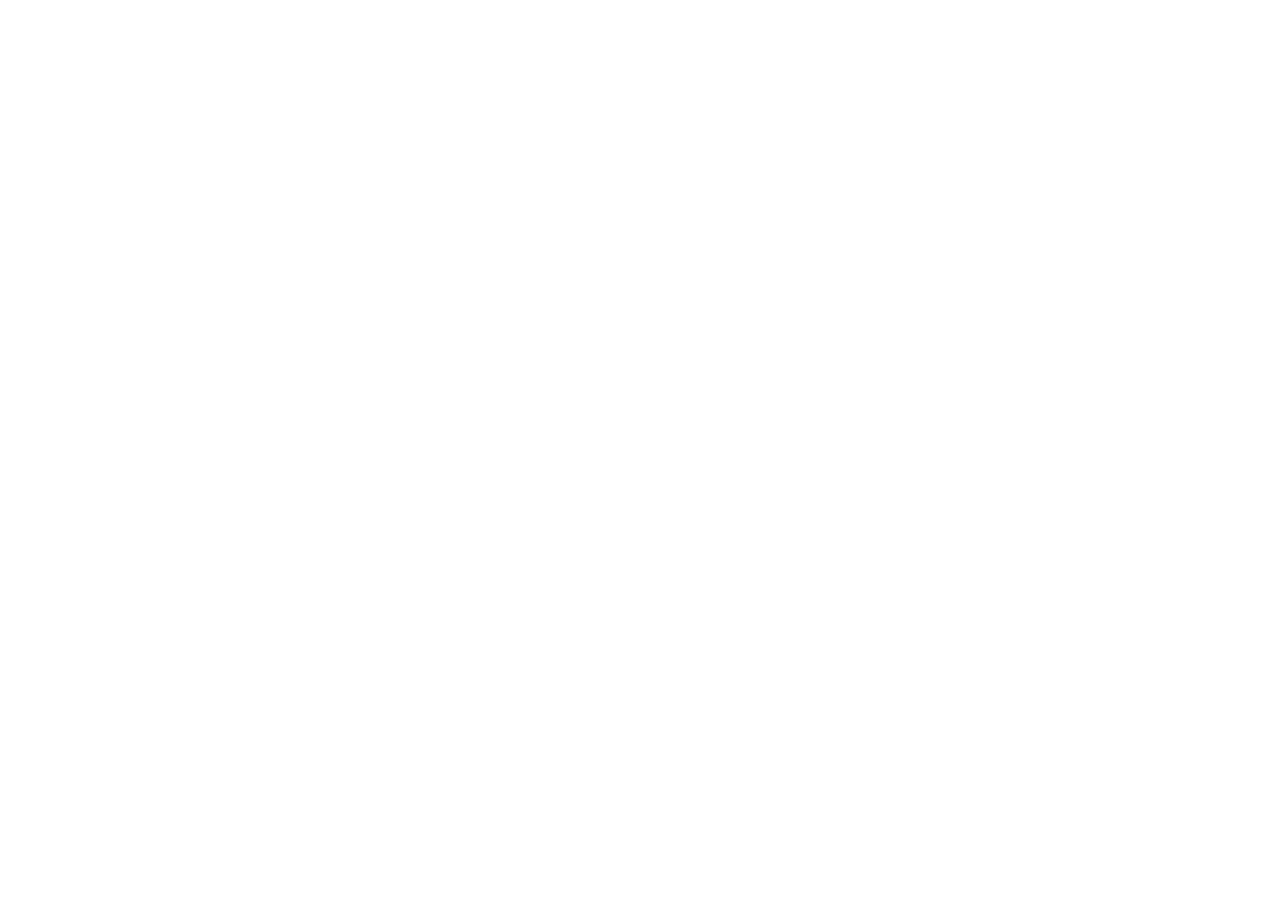
==== index.html @ 278cf2b9 "first commit" ====
<!DOCTYPE html>
<html lang="es">
<head>
    <meta charset="UTF-8">
    <meta name="viewport" content="width=device-width, initial-scale=1.0">
    <title>microacuario</title>
</head>
<body>
    
</body>
</html>
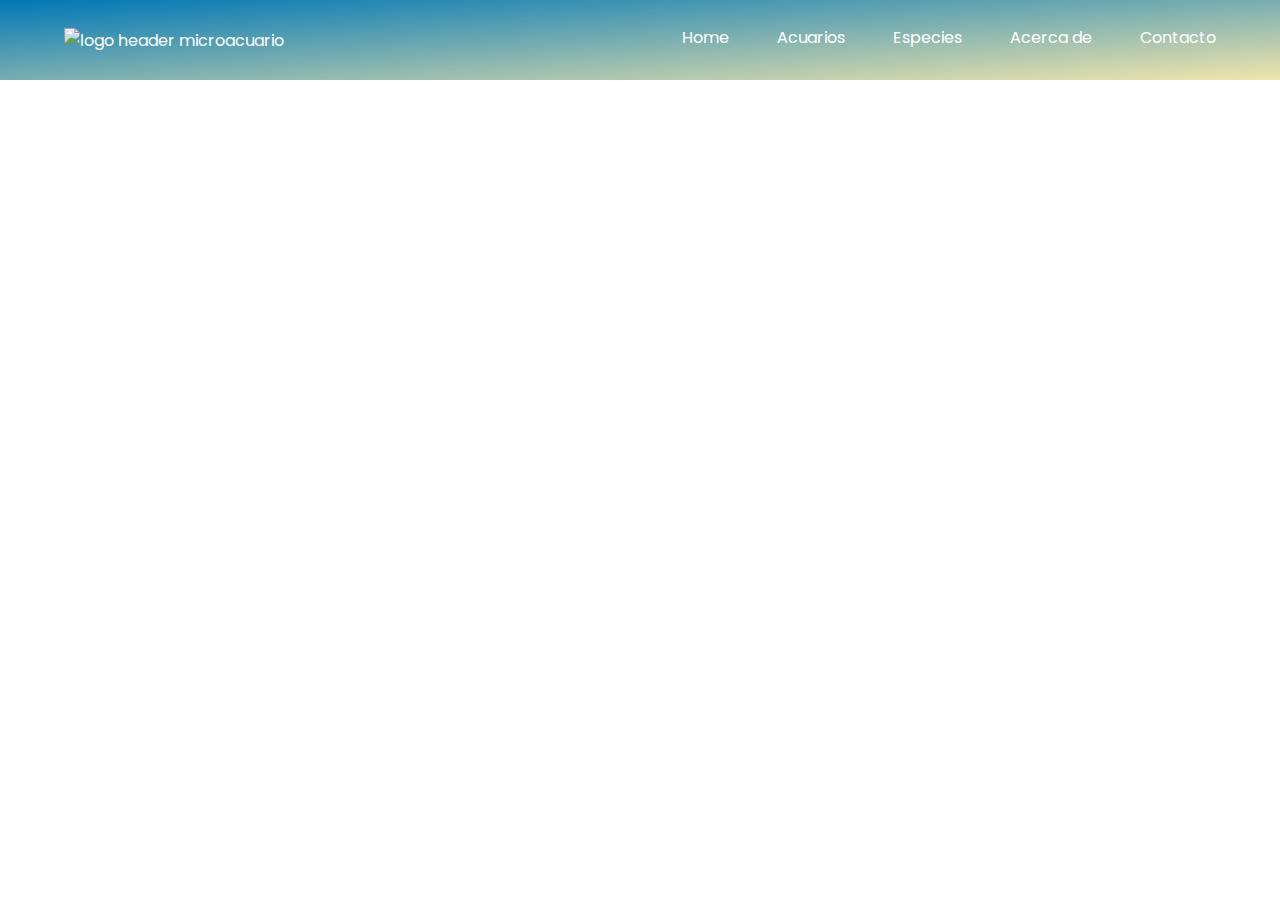
==== commit d298be1f: "menu" ====
--- a/index.html
+++ b/index.html
@@ -3,9 +3,36 @@
 <head>
     <meta charset="UTF-8">
     <meta name="viewport" content="width=device-width, initial-scale=1.0">
-    <title>microacuario</title>
-</head>
-<body>
-    
-</body>
+    <title>Microacuario</title>
+    <link rel="stylesheet" href="style.css">
+</head> 
+<header>
+    <nav class="nav">
+        <div class="nav__container">
+
+            <div class="nav_logo">
+                <img src="" alt="logo header microacuario" id="logo">
+            </div>
+
+            <label for="menu" class="nav__label">
+                <img src="assets/menu.svg" class="nav__img">
+            </label>
+            <input type="checkbox" id="menu" class="nav__input">
+
+            <div class="nav__menu">
+                <a href="#" class="nav__item">Home</a>
+                <a href="#" class="nav__item">Acuarios</a>
+                <a href="#" class="nav__item">Especies</a>
+                <a href="#" class="nav__item">Acerca de</a>
+                <a href="#" class="nav__item">Contacto</a>
+            </div>
+
+        </div>
+    </nav>
+</header>
+<main>
+    <body>
+        
+    </body>
+</main>
 </html>--- a/style.css
+++ b/style.css
@@ -0,0 +1,95 @@
+@import url('https://fonts.googleapis.com/css2?family=Poppins:wght@300;400;900&family=Spectral+SC:wght@200;300;600&display=swap');
+
+
+*{
+    margin: 0;
+    padding: 0;
+    box-sizing: border-box;
+}
+
+#logo {
+        height: 70px;
+    min-width: 100%;
+    
+}
+
+header {
+    font-family: 'Poppins', sans-serif;
+}
+
+.nav{
+    background-image: linear-gradient(to right bottom, #0077B6, #F1E5AC);
+    height: 80px;
+    color: #FFFFFF;
+}
+
+.nav__container{
+    display: flex;
+    height: 100%;
+    width: 90%;
+    margin: 0 auto;
+    justify-content: space-between;
+    align-items: center;
+}
+
+.nav__menu{
+    display: grid;
+    grid-auto-flow: column;
+    gap: 3em;
+}
+
+.nav__item{
+    color: #FFFFFF;
+    text-decoration: none;
+    --clippy: polygon(0 0, 0 0, 0 100%, 0% 100%);
+    
+}
+
+.nav__item::after{
+    content: "";
+    display: block;
+    background: #00B4D8;
+    width: 90%;
+    margin-top: 3px;
+    height: 3px;
+    clip-path: var(--clippy);
+    transition: clip-path .3s;
+}
+
+.nav__item:hover{
+    --clippy: polygon(0 0, 100% 0, 100% 100%, 0 100%);
+}
+
+.nav__input:checked + .nav__menu{
+    background: #00B4D8;
+}
+
+.nav__label, .nav__input{
+    display: none;
+}
+
+@media (max-width: 960px){
+    .nav__label{
+        display: block;
+        cursor: pointer;
+    }
+    .nav__menu{
+        position: fixed;
+        top: 80px;
+        bottom: 0;
+        background: #00B4D8;
+        width: 100%;
+        left: 0;
+        display: flex;
+        justify-content: space-evenly;
+        flex-direction: column;
+        align-items: center;
+        clip-path: circle(0 at center);
+        transition: clip-path 1s ease-in-out;
+    }
+
+    .nav__input:checked + .nav__menu{
+        clip-path: circle(100% at center);
+    }
+}
+
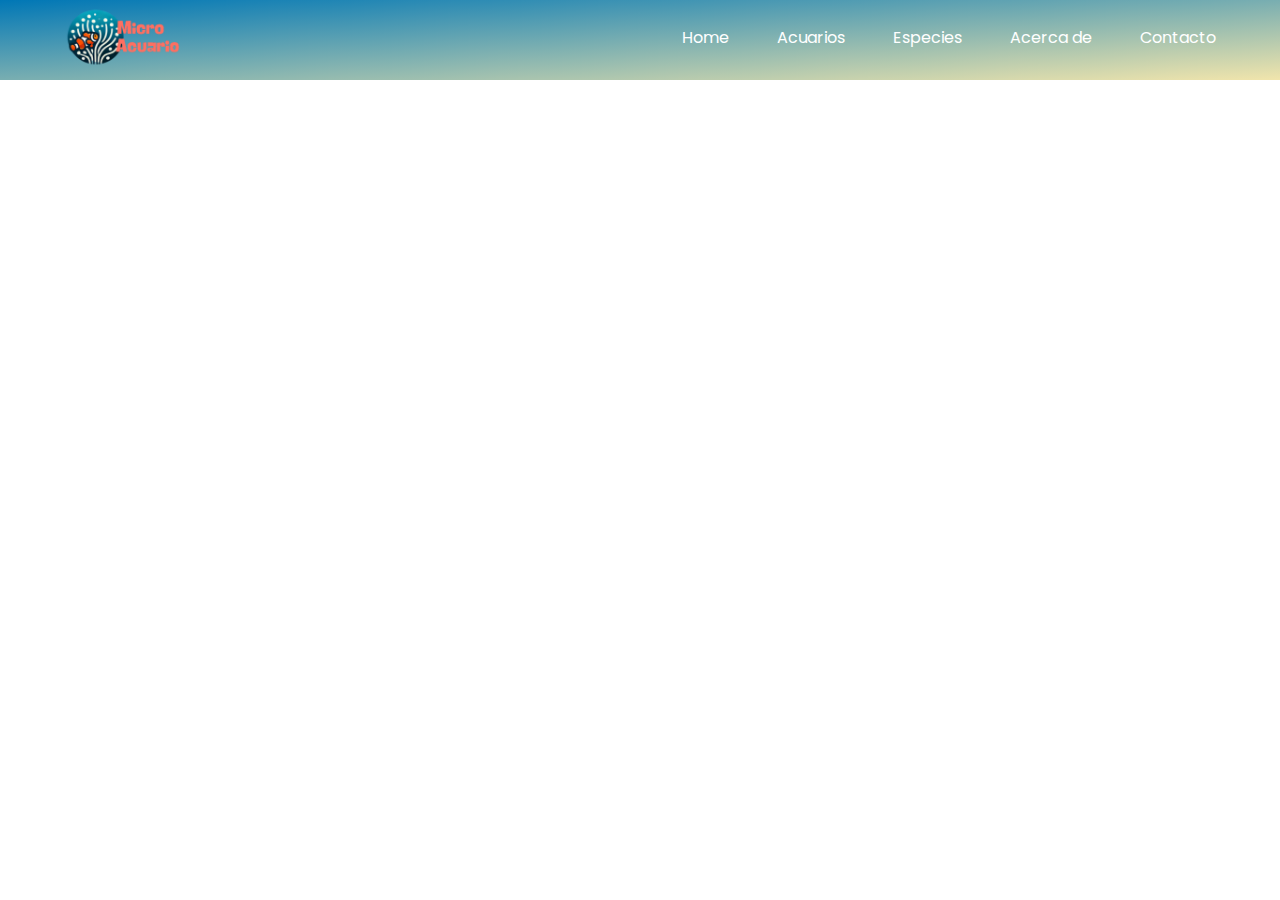
==== commit 338860a8: "logo & favicom" ====
--- a/index.html
+++ b/index.html
@@ -5,13 +5,15 @@
     <meta name="viewport" content="width=device-width, initial-scale=1.0">
     <title>Microacuario</title>
     <link rel="stylesheet" href="style.css">
+    <link rel="icon" href="/img/favicon_250x250.png" type="image/x-icon">
+
 </head> 
 <header>
     <nav class="nav">
         <div class="nav__container">
 
             <div class="nav_logo">
-                <img src="" alt="logo header microacuario" id="logo">
+                <img src="/img/logo_500x300.png" alt="logo header microacuario" id="logo">
             </div>
 
             <label for="menu" class="nav__label">
--- a/style.css
+++ b/style.css
@@ -48,7 +48,7 @@
 .nav__item::after{
     content: "";
     display: block;
-    background: #00B4D8;
+    background: #FF6F61;
     width: 90%;
     margin-top: 3px;
     height: 3px;
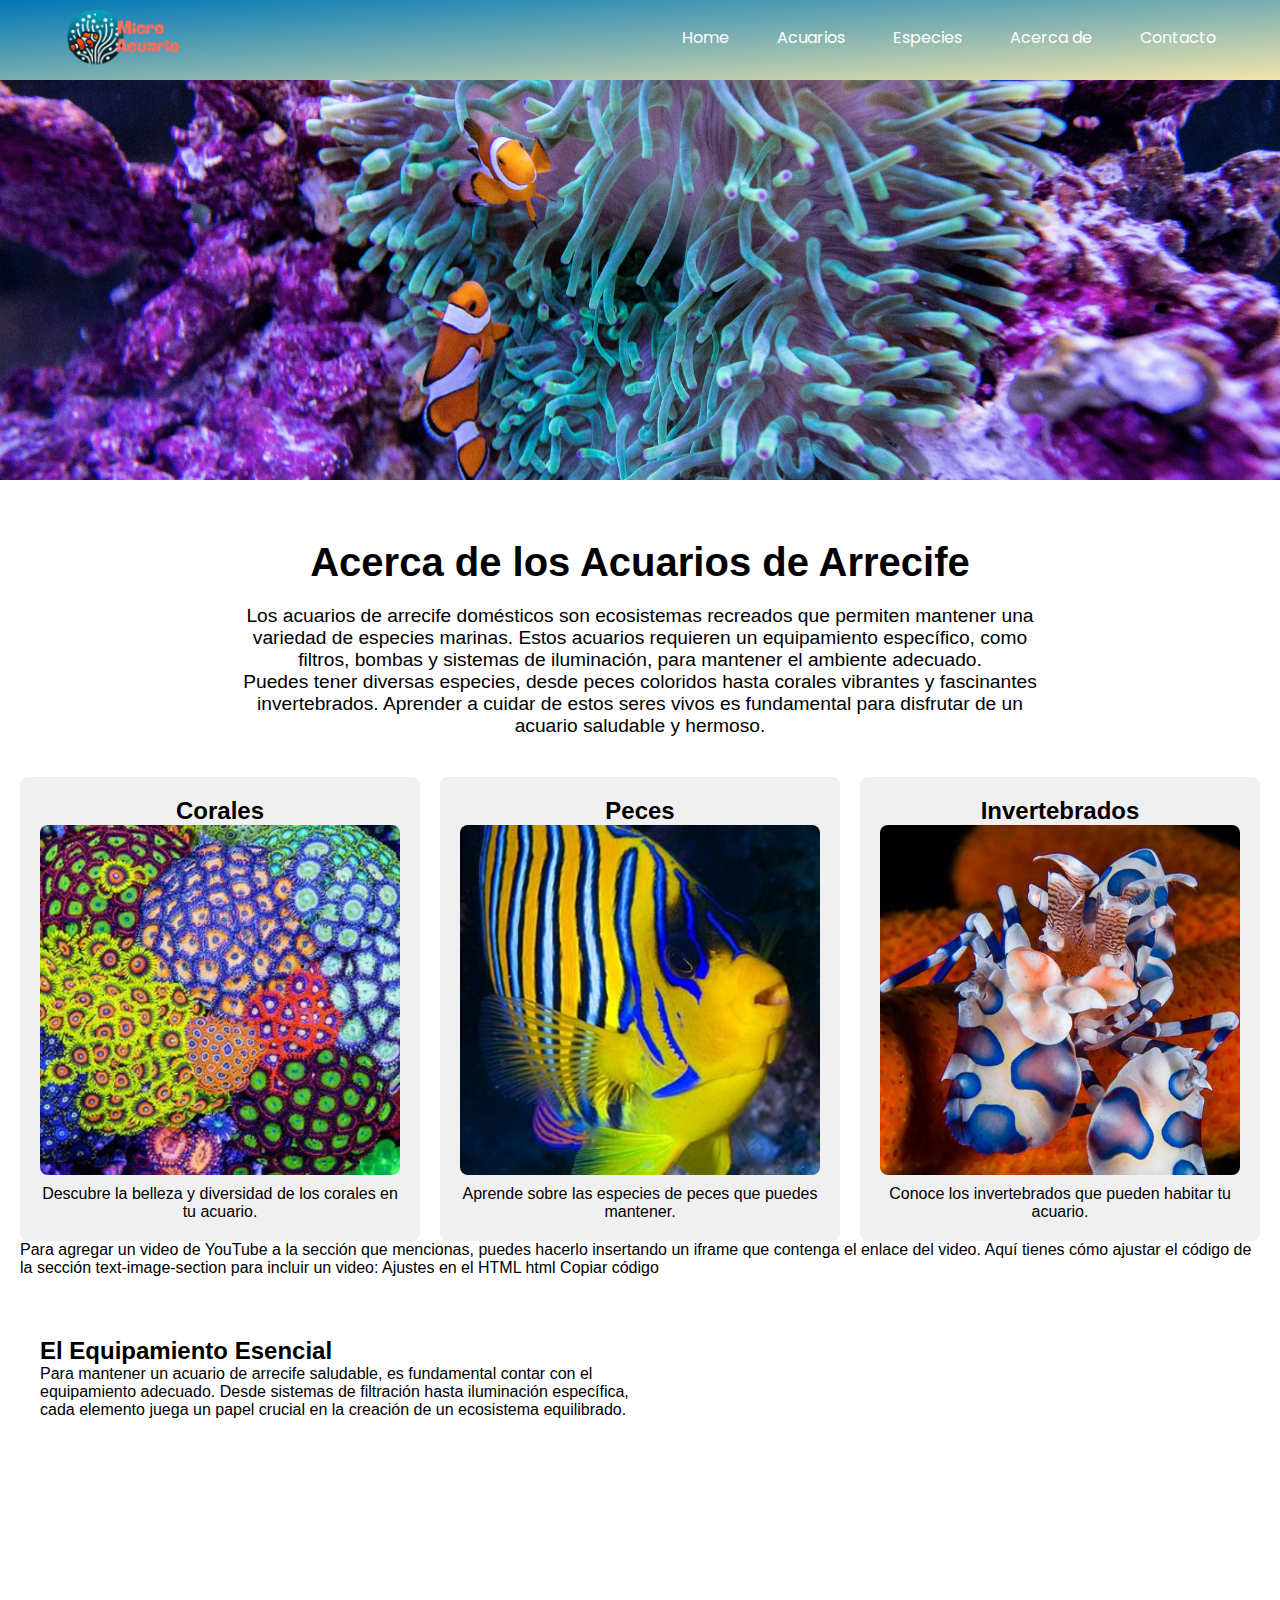
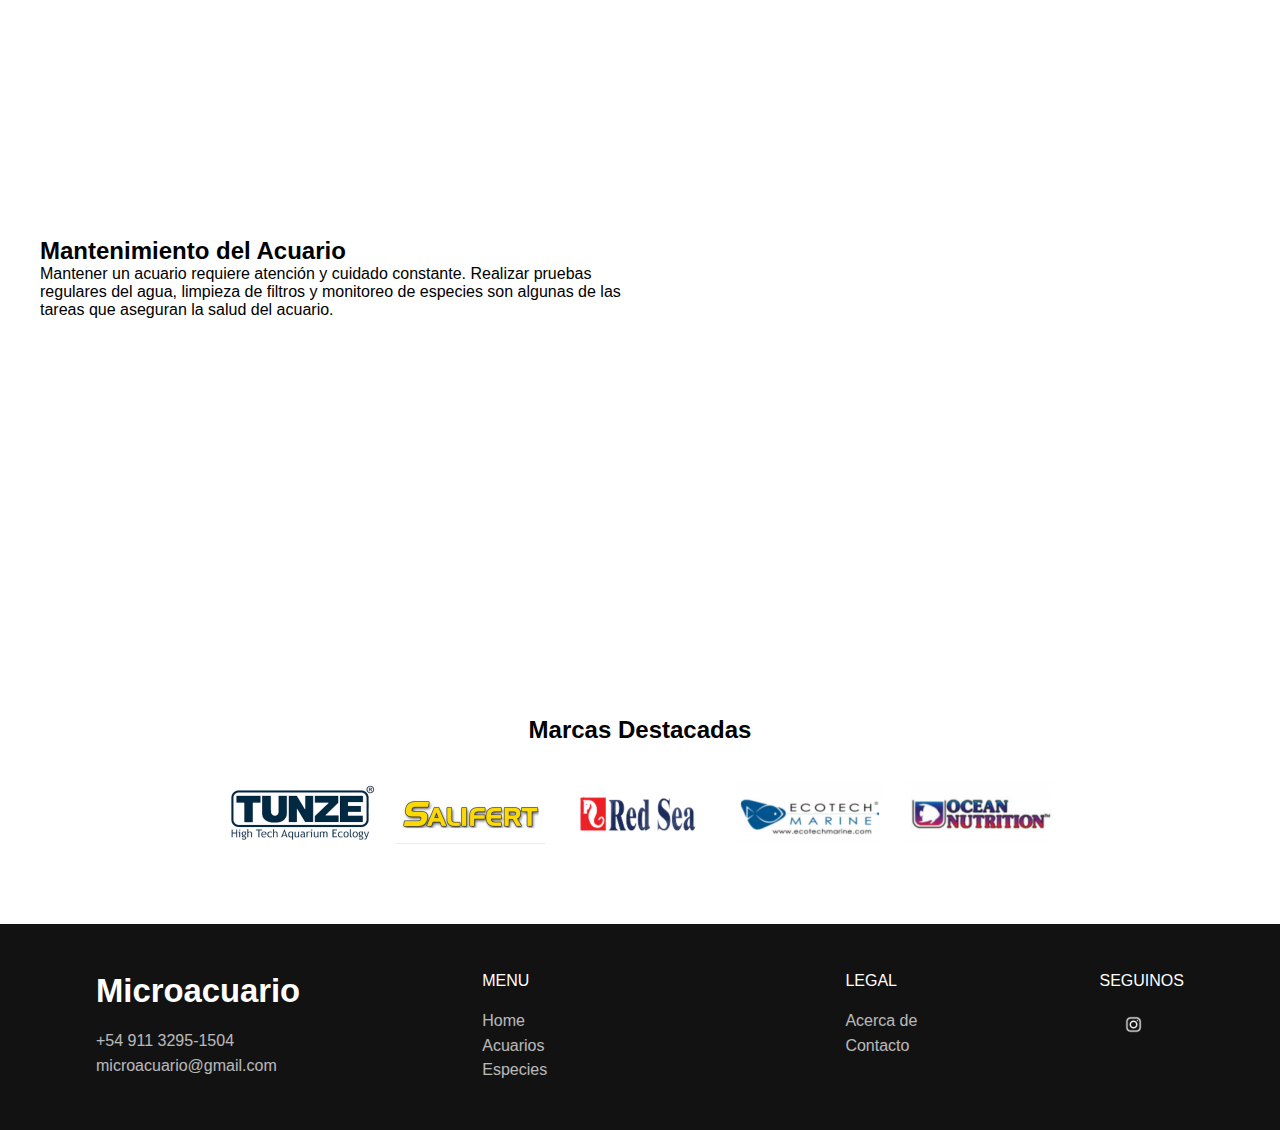
==== commit f5cde373: "home" ====
--- a/index.html
+++ b/index.html
@@ -1,5 +1,6 @@
 <!DOCTYPE html>
 <html lang="es">
+
 <head>
     <meta charset="UTF-8">
     <meta name="viewport" content="width=device-width, initial-scale=1.0">
@@ -7,7 +8,7 @@
     <link rel="stylesheet" href="style.css">
     <link rel="icon" href="/img/favicon_250x250.png" type="image/x-icon">
 
-</head> 
+</head>
 <header>
     <nav class="nav">
         <div class="nav__container">
@@ -33,8 +34,131 @@
     </nav>
 </header>
 <main>
+
     <body>
-        
+        <header>
+            <div class="banner">
+                <div class="banner-slide" style="background-image: url('/img/coral_banner.jpg"></div>
+                <div class="banner-slide" style="background-image: url('path/to/your/image2.jpg');"></div>
+                <div class="banner-slide" style="background-image: url('path/to/your/image3.jpg');"></div>
+            </div>
+        </header>
+
+        <main class="main-content">
+            <section class="info-section">
+                <h1>Acerca de los Acuarios de Arrecife</h1>
+                <p>
+                    Los acuarios de arrecife domésticos son ecosistemas recreados que permiten mantener una variedad de
+                    especies marinas.
+                    Estos acuarios requieren un equipamiento específico, como filtros, bombas y sistemas de iluminación,
+                    para mantener el ambiente adecuado.
+                </p>
+                <p>
+                    Puedes tener diversas especies, desde peces coloridos hasta corales vibrantes y fascinantes
+                    invertebrados.
+                    Aprender a cuidar de estos seres vivos es fundamental para disfrutar de un acuario saludable y
+                    hermoso.
+                </p>
+            </section>
+
+            <section class="cards-section">
+                <div class="card">
+                    <h2>Corales</h2>
+                    <div class="card-image" style="background-image: url('/img/corales.png');"></div>
+                    <p>Descubre la belleza y diversidad de los corales en tu acuario.</p>
+                </div>
+                <div class="card">
+                    <h2>Peces</h2>
+                    <div class="card-image" style="background-image: url('/img/peces.png');"></div>
+                    <p>Aprende sobre las especies de peces que puedes mantener.</p>
+                </div>
+                <div class="card">
+                    <h2>Invertebrados</h2>
+                    <div class="card-image" style="background-image: url('/img/invertebrados.png');">
+                    </div>
+                    <p>Conoce los invertebrados que pueden habitar tu acuario.</p>
+                </div>
+            </section>
+
+
+            Para agregar un video de YouTube a la sección que mencionas, puedes hacerlo insertando un iframe que contenga el enlace del video. Aquí tienes cómo ajustar el código de la sección text-image-section para incluir un video:
+
+            Ajustes en el HTML
+            html
+            Copiar código
+            <section class="text-image-section">
+                <div class="text-content">
+                    <h2>El Equipamiento Esencial</h2>
+                    <p>
+                        Para mantener un acuario de arrecife saludable, es fundamental contar con el equipamiento
+                        adecuado. Desde sistemas de filtración hasta iluminación específica, cada elemento juega un papel crucial
+                        en la creación de un ecosistema equilibrado.
+                    </p>
+                    <div class="video-container">
+                        <iframe src="https://www.youtube.com/embed/JkzF-m1jWEE?si=6zwmN-7Vyf3ea-Yr" frameborder="0" allowfullscreen></iframe>
+                    </div>
+                     </div>
+                <div class="image-content" style="background-image: url('path/to/your/equipment-image.jpg');"></div>
+            </section>
+
+            <section class="image-text-section">
+                <div class="text-content">
+                    <h2>Mantenimiento del Acuario</h2>
+                    <p>
+                        Mantener un acuario requiere atención y cuidado constante.
+                        Realizar pruebas regulares del agua, limpieza de filtros y monitoreo de especies son algunas de
+                        las tareas que aseguran la salud del acuario.
+                    </p>
+                    <div class="video-container">
+                        <iframe src="https://www.youtube.com/embed/mTSFdr42ejA?si=pOMThJwyld2wOcNl" frameborder="0" allowfullscreen></iframe>
+                    </div>
+                </div>
+                <div class="image-content" style="background-image: url('path/to/your/equipment-image.jpg');"></div>
+                </div>
+            </section>
+
+            <section class="brands-carousel">
+                <h2>Marcas Destacadas</h2>
+                <div class="carousel">
+                    <div class="brand" style="background-image: url('/img/marcas/1.png');"></div>
+                    <div class="brand" style="background-image: url('/img/marcas/2.png');"></div>
+                    <div class="brand" style="background-image: url('/img/marcas/3.png');"></div>
+                    <div class="brand" style="background-image: url('/img/marcas/4.png');"></div>
+                    <div class="brand" style="background-image: url('/img/marcas/5.png');"></div>
+                </div>
+            </section>
+        </main>
+
+        <footer>
+            <div class="footer-container">
+                <div class="footer-content-container">
+                    <h3 class="website-logo">Microacuario</h3>
+                    <span class="footer-info">+54 911 3295-1504</span>
+                    <span class="footer-info">microacuario@gmail.com</span>
+                </div>
+                <div class="footer-menus">
+                    <div class="footer-content-container">
+                        <span class="menu-title">menu</span>
+                        <a href="" class="menu-item-footer">Home</a>
+                        <a href="" class="menu-item-footer">Acuarios</a>
+                        <a href="" class="menu-item-footer">Especies</a>
+                    </div>
+                    <div class="footer-content-container">
+                        <span class="menu-title">legal</span>
+                        <a href="" class="menu-item-footer">Acerca de</a>
+                        <a href="" class="menu-item-footer">Contacto</a>
+                    </div>
+                </div>
+
+                <div class="footer-content-container">
+                    <span class="menu-title">seguinos</span>
+                    <div class="social-container">
+                        <a href="/assets/InstagramBlanco.png" class="social-link"></a>
+                    </div>
+                </div>
+            </div>
+        </footer>
     </body>
 </main>
+
 </html>--- a/style.css
+++ b/style.css
@@ -1,29 +1,27 @@
 @import url('https://fonts.googleapis.com/css2?family=Poppins:wght@300;400;900&family=Spectral+SC:wght@200;300;600&display=swap');
 
-
-*{
+* {
     margin: 0;
     padding: 0;
     box-sizing: border-box;
 }
 
 #logo {
-        height: 70px;
+    height: 70px;
     min-width: 100%;
-    
 }
 
 header {
     font-family: 'Poppins', sans-serif;
 }
 
-.nav{
+.nav {
     background-image: linear-gradient(to right bottom, #0077B6, #F1E5AC);
     height: 80px;
     color: #FFFFFF;
 }
 
-.nav__container{
+.nav__container {
     display: flex;
     height: 100%;
     width: 90%;
@@ -32,20 +30,19 @@
     align-items: center;
 }
 
-.nav__menu{
+.nav__menu {
     display: grid;
     grid-auto-flow: column;
     gap: 3em;
 }
 
-.nav__item{
+.nav__item {
     color: #FFFFFF;
     text-decoration: none;
     --clippy: polygon(0 0, 0 0, 0 100%, 0% 100%);
-    
-}
-
-.nav__item::after{
+}
+
+.nav__item::after {
     content: "";
     display: block;
     background: #FF6F61;
@@ -56,24 +53,26 @@
     transition: clip-path .3s;
 }
 
-.nav__item:hover{
+.nav__item:hover {
     --clippy: polygon(0 0, 100% 0, 100% 100%, 0 100%);
 }
 
-.nav__input:checked + .nav__menu{
+.nav__input:checked+.nav__menu {
     background: #00B4D8;
 }
 
-.nav__label, .nav__input{
+.nav__label,
+.nav__input {
     display: none;
 }
 
-@media (max-width: 960px){
-    .nav__label{
+@media (max-width: 960px) {
+    .nav__label {
         display: block;
         cursor: pointer;
     }
-    .nav__menu{
+
+    .nav__menu {
         position: fixed;
         top: 80px;
         bottom: 0;
@@ -83,13 +82,287 @@
         display: flex;
         justify-content: space-evenly;
         flex-direction: column;
-        align-items: center;
         clip-path: circle(0 at center);
         transition: clip-path 1s ease-in-out;
-    }
-
-    .nav__input:checked + .nav__menu{
+        z-index: 1000;
+    }
+
+    .nav__input:checked+.nav__menu {
         clip-path: circle(100% at center);
     }
 }
 
+/*home*/
+
+* {
+    margin: 0;
+    padding: 0;
+    box-sizing: border-box;
+}
+
+body {
+    font-family: 'Arial', sans-serif;
+}
+
+header {
+    position: relative;
+    overflow: hidden;
+}
+
+.banner {
+    width: 100%;
+    height: 400px;
+    display: flex;
+    transition: transform 0.5s ease-in-out;
+}
+
+.banner-slide {
+    min-width: 100%;
+    height: 100%;
+    background-size: cover;
+    background-position: center;
+}
+
+.main-content {
+    padding: 20px;
+}
+
+.info-section {
+    text-align: center;
+    margin: 40px 0;
+}
+
+.info-section h1 {
+    font-size: 2.5rem;
+    margin-bottom: 20px;
+}
+
+.info-section p {
+    max-width: 800px;
+    margin: 0 auto;
+    font-size: 1.2rem;
+}
+
+.cards-section {
+    display: grid;
+    grid-template-columns: repeat(3, 1fr);
+    gap: 20px;
+}
+
+.card {
+    background-color: #f0f0f0;
+    border-radius: 8px;
+    padding: 20px;
+    text-align: center;
+    position: relative;
+    overflow: hidden;
+    transition: transform 0.3s;
+}
+
+.card:hover {
+    transform: scale(1.05);
+}
+
+.card-image {
+    width: 100%;
+    height: 350px;
+    border-radius: 8px;
+    background-size: cover;
+    background-position: center;
+    margin-bottom: 10px;
+}
+
+.text-image-section, .image-text-section {
+    display: flex;
+    align-items: center;
+    margin: 40px 0;
+}
+
+.text-image-section .text-content, .image-text-section .text-content {
+    flex: 1;
+    padding: 20px;
+}
+
+.text-image-section .image-content, .image-text-section .image-content {
+    flex: 1;
+    height: 300px;
+    background-size: cover;
+    background-position: center;
+}
+
+.brands-carousel {
+    text-align: center;
+    margin: 40px 0;
+}
+
+.brands-carousel h2 {
+    margin-bottom: 20px;
+}
+
+.carousel {
+    display: flex;
+    justify-content: center;
+    overflow-x: auto;
+    gap: 20px;
+}
+
+.brand {
+    min-width: 150px;
+    height: 100px;
+    background-size: contain;
+    background-repeat: no-repeat;
+    background-position: center;
+}
+
+.video-container {
+    position: relative;
+    padding-bottom: 56.25%; 
+    height: 0;
+    overflow: hidden;
+    max-width: 100%; 
+}
+
+.video-container iframe {
+    position: absolute;
+    top: 0;
+    left: 0;
+    width: 100%;
+    height: 100%;
+}
+
+
+/* Footer */
+footer {
+    bottom: 0;
+    left: 0;
+    height: fit-content;
+    width: 100%;
+    display: flex;
+    justify-content: center;
+    align-items: center;
+    flex-direction: column;
+    background-color: var(--dark);
+    color: white;
+    background-color: #121212;
+}
+
+.footer-menus {
+    display: flex;
+    justify-content: space-between;
+    align-items: flex-start;
+    width: 40%;
+}
+
+.footer-container {
+    height: fit-content;
+    width: 100%;
+    padding: 3rem 6rem;
+    box-sizing: border-box;
+    display: flex;
+    justify-content: space-between;
+    align-items: flex-start;
+}
+
+.footer-content-container {
+    display: flex;
+    justify-content: flex-start;
+    align-items: flex-start;
+    flex-direction: column;
+}
+
+.website-logo {
+    margin-bottom: 1.2rem;
+    font-size: calc(1vw + 20px);
+}
+
+.footer-info,
+.menu-item-footer {
+    margin: 0.2rem 0;
+    opacity: 0.7;
+    color: white;
+    text-decoration: none;
+    transition: 0.5s;
+}
+
+.menu-item-footer:hover {
+    opacity: 1;
+}
+
+.menu-title {
+    font-size: 1rem;
+    font-weight: 400;
+    text-transform: uppercase;
+    margin-bottom: 1.2rem;
+}
+
+.social-container {
+    display: flex;
+    justify-content: center;
+    align-items: center;
+    height: 30px;
+    width: 100%;
+}
+
+.social-link {
+    height: 100%;
+    width: 30px;
+    background-image: url(/assets/InstagramBlanco.png);
+    background-size: 70%;
+    background-position: center;
+    margin-right: 1rem;
+    background-repeat: no-repeat;
+}
+
+.social-link:hover {
+    opacity: 0.7;
+}
+
+
+@media (max-width: 890px) {
+    .footer-container {
+        padding: 2rem;
+        flex-direction: column;
+    }
+
+    .footer-content-container {
+        width: 100%;
+        padding: 2rem 0;
+        border-bottom: 1px solid #2a2a2a;
+        justify-content: center;
+        align-items: center;
+    }
+
+    .footer-content-container:nth-of-type(1) {
+        align-items: flex-start;
+    }
+
+    .footer-content-container:nth-of-type(3) {
+        border-bottom: none;
+        padding-bottom: 0;
+    }
+
+    .footer-menus {
+        width: 100%;
+        display: flex;
+        justify-content: space-between;
+        align-items: flex-start;
+        border-bottom: 1px solid #2a2a2a;
+    }
+
+}
+
+@media (max-width: 890px) {
+    .cards-section {
+        grid-template-columns: 1fr; /* Cards una debajo de la otra */
+    }
+
+    .text-image-section, .image-text-section {
+        flex-direction: column; /* Cambiar dirección a columna en pantallas pequeñas */
+    }
+
+    .text-image-section .image-content, .image-text-section .image-content {
+        height: 200px; /* Ajustar altura de las imágenes */
+    }
+}
+
+
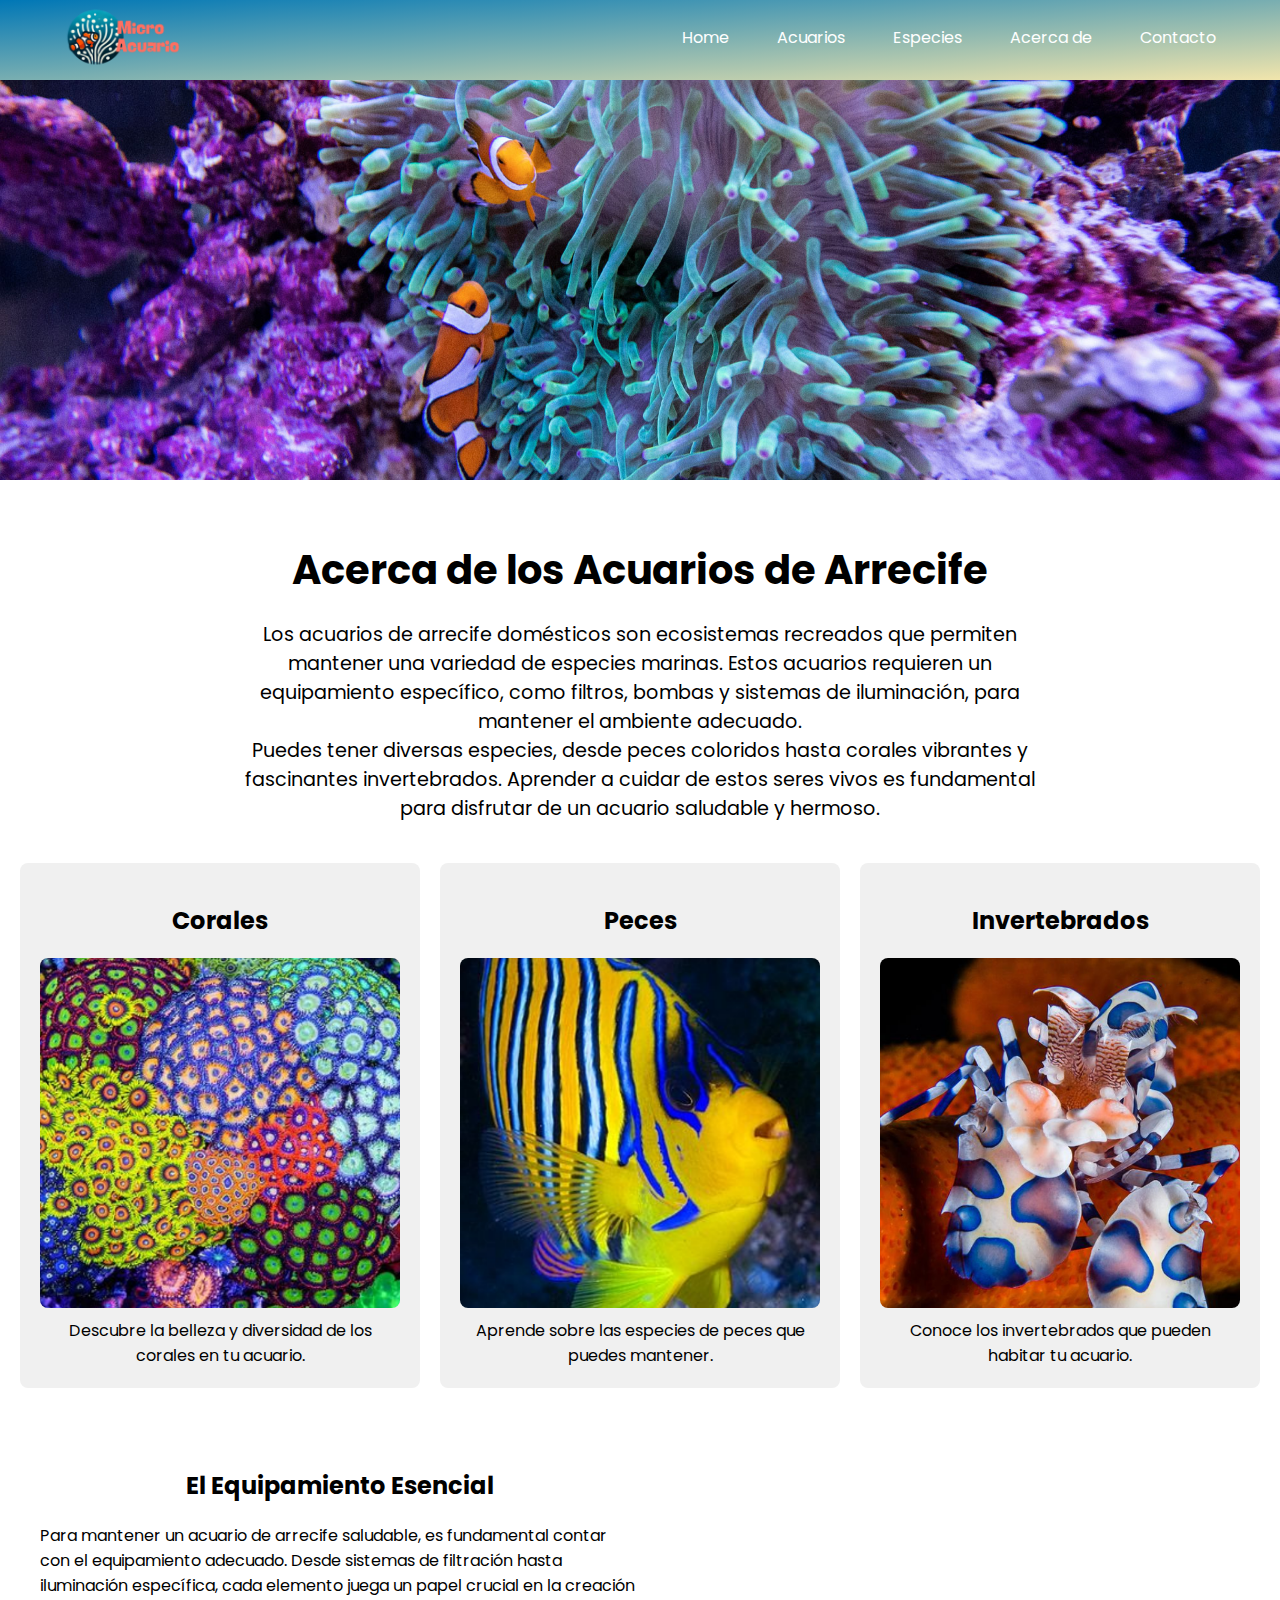
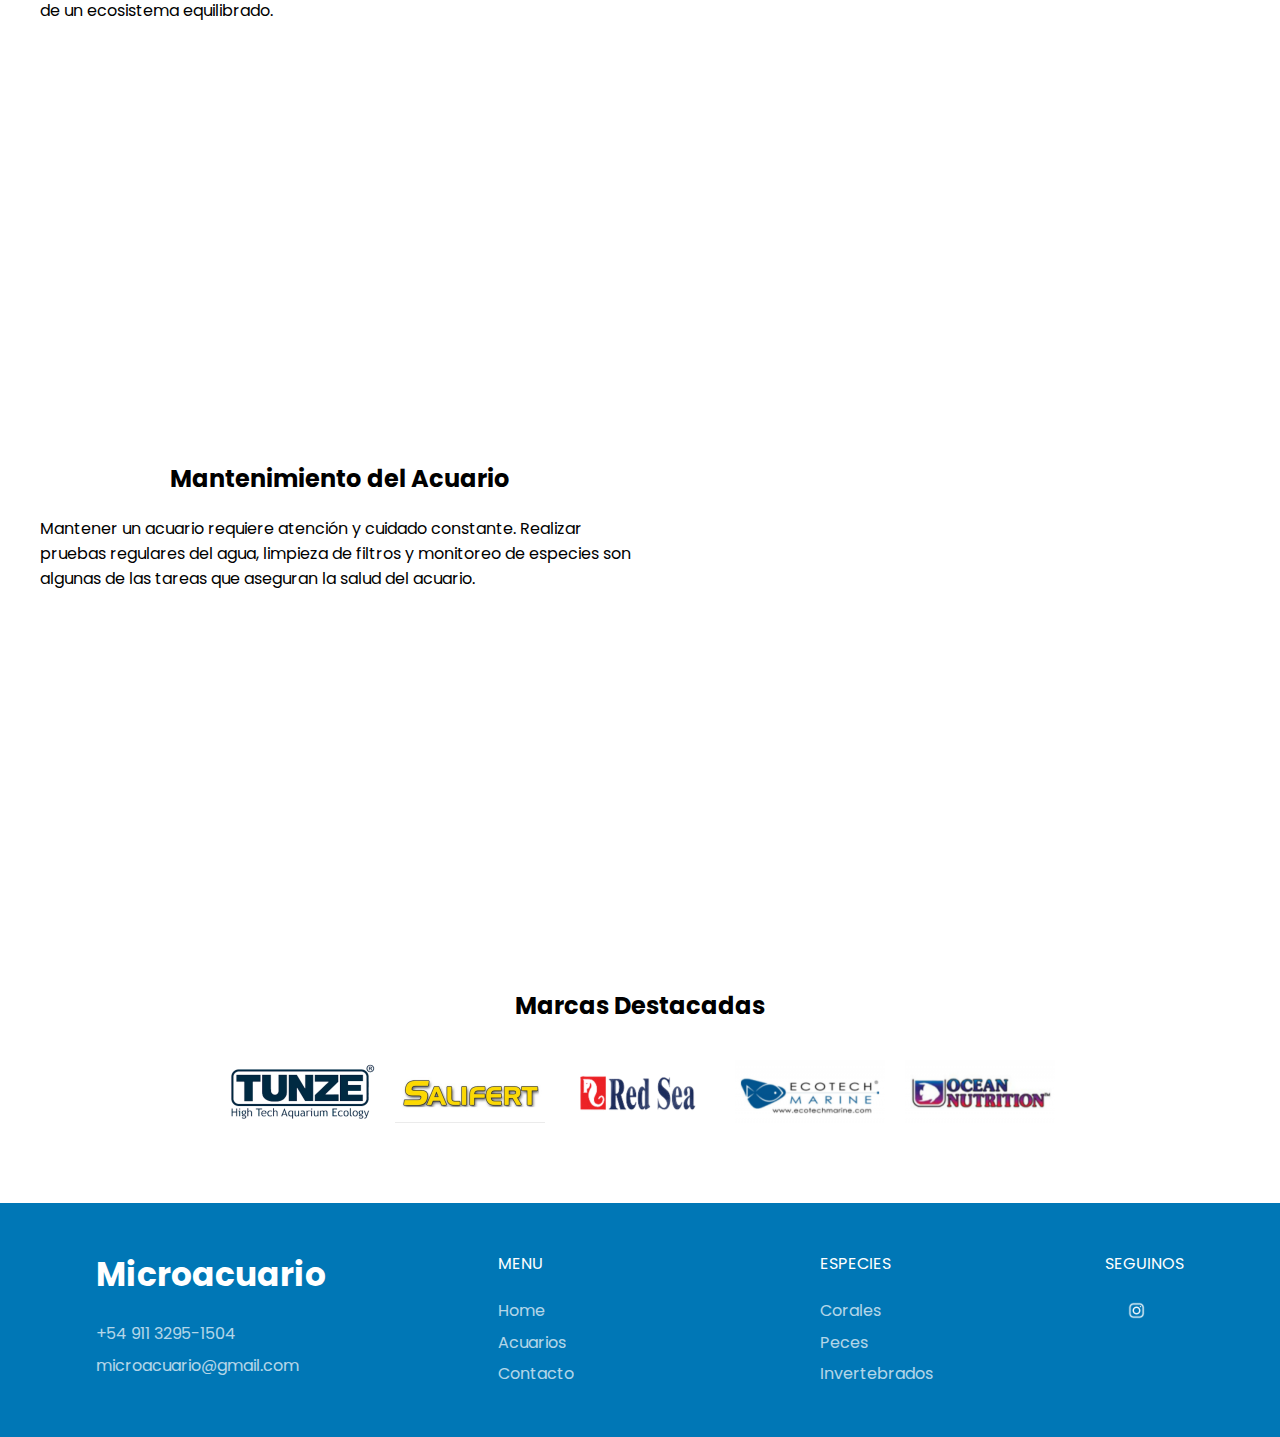
==== commit f42e86af: "pages" ====
--- a/index.html
+++ b/index.html
@@ -38,8 +38,8 @@
     <body>
         <header>
             <div class="banner">
-                <div class="banner-slide" style="background-image: url('/img/coral_banner.jpg"></div>
-                <div class="banner-slide" style="background-image: url('path/to/your/image2.jpg');"></div>
+                <div class="banner-slide" style="background-image: url('/img/coral_banner.jpg');"></div>
+                <div class="banner-slide" style="background-image: url('/img/coral_banner_2.jpg');"></div>
                 <div class="banner-slide" style="background-image: url('path/to/your/image3.jpg');"></div>
             </div>
         </header>
@@ -80,24 +80,20 @@
                 </div>
             </section>
 
-
-            Para agregar un video de YouTube a la sección que mencionas, puedes hacerlo insertando un iframe que contenga el enlace del video. Aquí tienes cómo ajustar el código de la sección text-image-section para incluir un video:
-
-            Ajustes en el HTML
-            html
-            Copiar código
             <section class="text-image-section">
                 <div class="text-content">
                     <h2>El Equipamiento Esencial</h2>
                     <p>
                         Para mantener un acuario de arrecife saludable, es fundamental contar con el equipamiento
-                        adecuado. Desde sistemas de filtración hasta iluminación específica, cada elemento juega un papel crucial
+                        adecuado. Desde sistemas de filtración hasta iluminación específica, cada elemento juega un
+                        papel crucial
                         en la creación de un ecosistema equilibrado.
                     </p>
                     <div class="video-container">
-                        <iframe src="https://www.youtube.com/embed/JkzF-m1jWEE?si=6zwmN-7Vyf3ea-Yr" frameborder="0" allowfullscreen></iframe>
+                        <iframe src="https://www.youtube.com/embed/JkzF-m1jWEE?si=6zwmN-7Vyf3ea-Yr" frameborder="0"
+                            allowfullscreen></iframe>
                     </div>
-                     </div>
+                </div>
                 <div class="image-content" style="background-image: url('path/to/your/equipment-image.jpg');"></div>
             </section>
 
@@ -110,7 +106,8 @@
                         las tareas que aseguran la salud del acuario.
                     </p>
                     <div class="video-container">
-                        <iframe src="https://www.youtube.com/embed/mTSFdr42ejA?si=pOMThJwyld2wOcNl" frameborder="0" allowfullscreen></iframe>
+                        <iframe src="https://www.youtube.com/embed/mTSFdr42ejA?si=pOMThJwyld2wOcNl" frameborder="0"
+                            allowfullscreen></iframe>
                     </div>
                 </div>
                 <div class="image-content" style="background-image: url('path/to/your/equipment-image.jpg');"></div>
@@ -141,12 +138,13 @@
                         <span class="menu-title">menu</span>
                         <a href="" class="menu-item-footer">Home</a>
                         <a href="" class="menu-item-footer">Acuarios</a>
-                        <a href="" class="menu-item-footer">Especies</a>
+                        <a href="" class="menu-item-footer">Contacto</a>
                     </div>
                     <div class="footer-content-container">
-                        <span class="menu-title">legal</span>
-                        <a href="" class="menu-item-footer">Acerca de</a>
-                        <a href="" class="menu-item-footer">Contacto</a>
+                        <span class="menu-title">Especies</span>
+                        <a href="" class="menu-item-footer">Corales</a>
+                        <a href="" class="menu-item-footer">Peces</a>
+                        <a href="" class="menu-item-footer">Invertebrados</a>
                     </div>
                 </div>
 
--- a/style.css
+++ b/style.css
@@ -80,11 +80,17 @@
         width: 100%;
         left: 0;
         display: flex;
-        justify-content: space-evenly;
+        justify-content: center; 
         flex-direction: column;
+        align-items: center; 
         clip-path: circle(0 at center);
         transition: clip-path 1s ease-in-out;
         z-index: 1000;
+    }
+
+    .nav__item {
+        text-align: center; 
+        margin: 10px 0; 
     }
 
     .nav__input:checked+.nav__menu {
@@ -243,7 +249,7 @@
     flex-direction: column;
     background-color: var(--dark);
     color: white;
-    background-color: #121212;
+    background-color: #0077B6;
 }
 
 .footer-menus {
@@ -351,18 +357,168 @@
 
 }
 
+/*cards*/
+
+.contenedor-imagenes {
+    display: flex;
+    width: 85%;
+    margin: auto;
+    justify-content: space-around;
+    flex-wrap: wrap;
+    border-radius: 5px;
+}
+
+.contenedor-imagenes .imagen {
+    width: 32%;
+    position: relative;
+    height: 330px;
+    margin-bottom: 15px;
+    box-shadow: 0px 0px 3px 0px rgba(0, 0, 0, 0.75);
+}
+
+.imagen img {
+    width: 100%;
+    height: 100%;
+    object-fit: cover;
+}
+
+.overlay {
+    position: absolute;
+    bottom: 0;
+    left: 0;
+    background-image: linear-gradient(to right bottom, #0077B6, #F1E5AC);
+    width: 100%;
+    height: 0;
+    overflow: hidden;
+    transition: 0.5s ease;
+}
+
+.overlay h2 {
+    color: #FFFFFF;
+    font-weight: 300;
+    font-size: 24px;
+    position: absolute;
+    top: 20px; 
+    left: 50%;
+    transform: translate(-50%, 0);
+    text-align: center;
+}
+
+.overlay p {
+    color: #FFFFFF;
+    font-weight: 300;
+    font-size: 14px; 
+    position: absolute;
+    bottom: 20px; 
+    left: 50%;
+    transform: translate(-50%, 0);
+    width: 90%;
+    text-align: center;
+    max-height: 80px; 
+}
+
+.imagen:hover .overlay {
+    height: 100%;
+    cursor: pointer;
+}
+
+
+/*contacto*/
+
+* {
+    margin: 0;
+    padding: 0;
+    box-sizing: border-box;
+}
+
+body {
+    font-family: 'Poppins', sans-serif;
+}
+
+h2 {
+    text-align: center;
+    margin: 20px 0;
+}
+
+.form-group {
+    margin: 15px 0;
+    display: flex;
+    flex-direction: column;
+    align-items: center;
+}
+
+label {
+    margin-bottom: 5px;
+}
+
+input {
+    width: 300px;
+    padding: 10px;
+    border: 1px solid #ccc;
+    border-radius: 5px;
+}
+
+button {
+    padding: 10px 20px;
+    background-color: #0077B6;
+    color: #fff;
+    border: none;
+    border-radius: 5px;
+    cursor: pointer;
+}
+
+button:hover {
+    background-color: #005f8b;
+}
+
+
+
+/*responsive*/
+  
+  @media screen and (max-width: 1000px) {
+    .contenedor-imagenes {
+      width: 95%;
+    }
+  }
+  @media screen and (max-width: 700px) {
+    .overlay {
+      position: absolute;
+      top: 0;
+      left: 0;
+      background-image: linear-gradient(to right bottom, #0077B6, #00ced1);
+      width: 100%;
+      height: 0;
+      overflow: hidden;
+      transition: 0.5s ease;
+    }
+    .contenedor-imagenes .imagen {
+      width: 48%;
+    }
+  }
+  @media screen and (max-width: 450px) {
+    h1 {
+      font-size: 22px;
+    }
+    .contenedor-imagenes {
+      width: 98%;
+    }
+    .contenedor-imagenes .imagen {
+      width: 80%;
+    }
+  }
+
 @media (max-width: 890px) {
     .cards-section {
-        grid-template-columns: 1fr; /* Cards una debajo de la otra */
+        grid-template-columns: 1fr; 
     }
 
     .text-image-section, .image-text-section {
-        flex-direction: column; /* Cambiar dirección a columna en pantallas pequeñas */
+        flex-direction: column; 
     }
 
     .text-image-section .image-content, .image-text-section .image-content {
-        height: 200px; /* Ajustar altura de las imágenes */
-    }
-}
-
-
+        height: 200px; 
+    }
+}
+
+
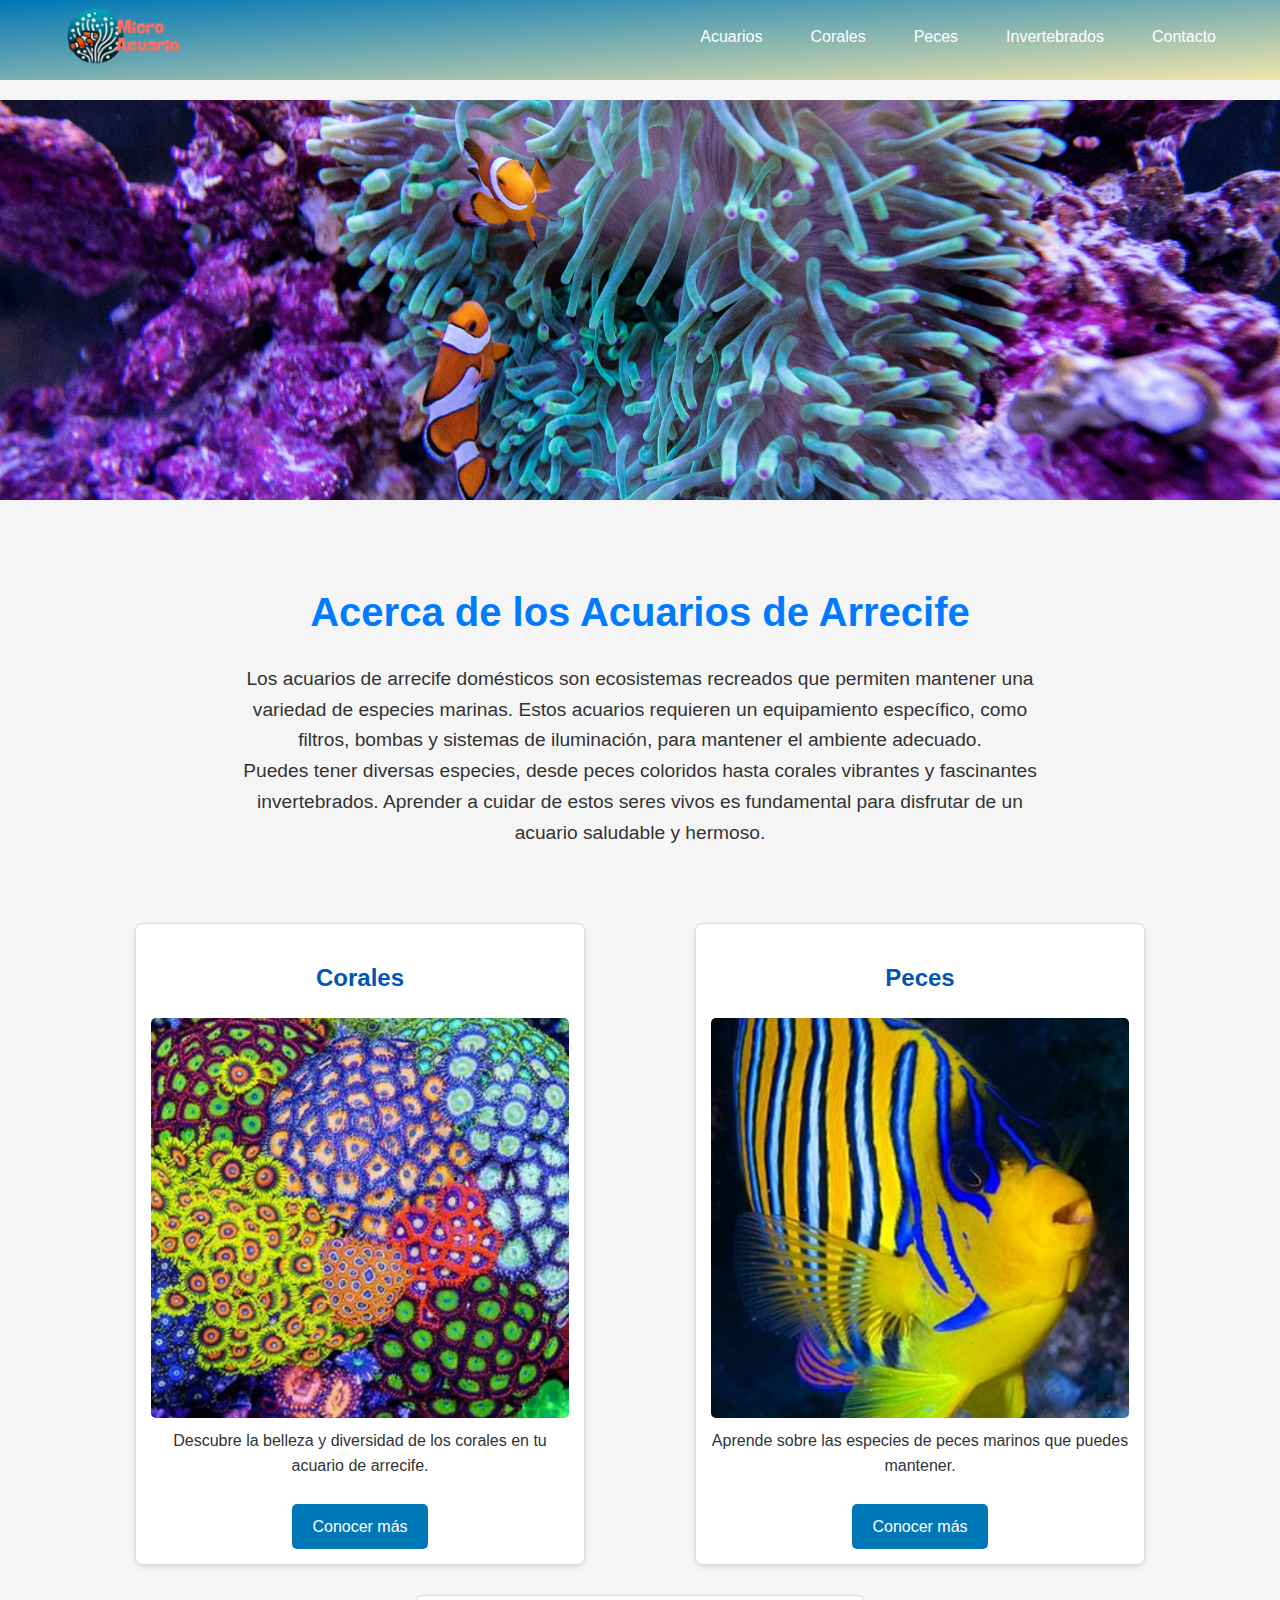
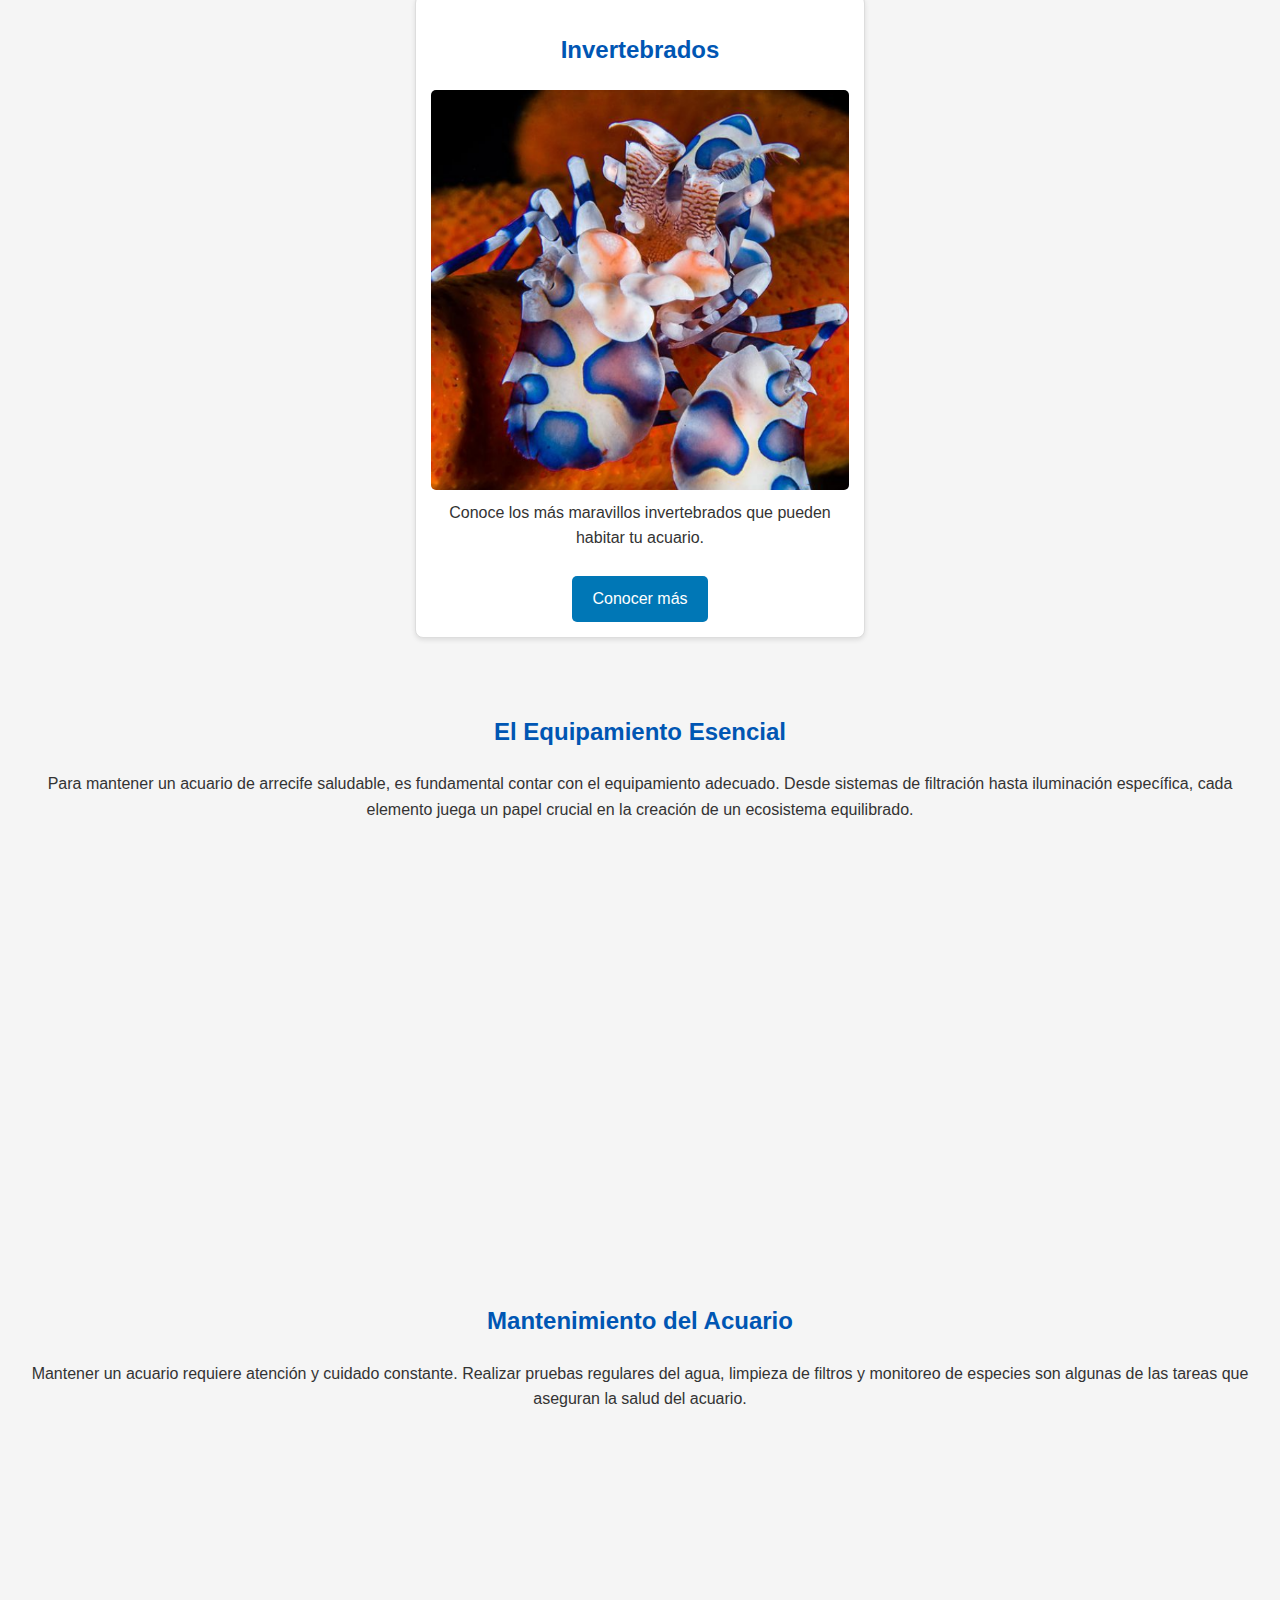
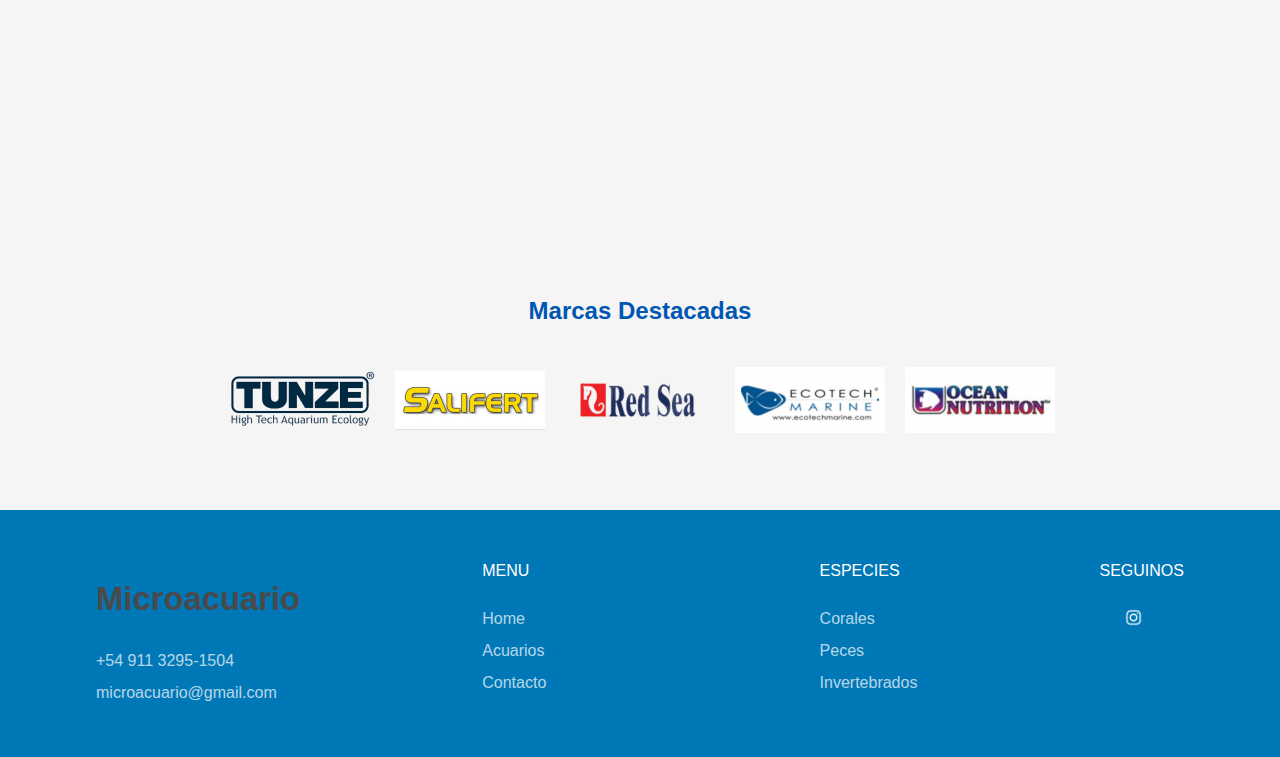
==== commit 2caed89d: "pages" ====
--- a/index.html
+++ b/index.html
@@ -7,29 +7,26 @@
     <title>Microacuario</title>
     <link rel="stylesheet" href="style.css">
     <link rel="icon" href="/img/favicon_250x250.png" type="image/x-icon">
-
 </head>
 <header>
     <nav class="nav">
         <div class="nav__container">
-
             <div class="nav_logo">
-                <img src="/img/logo_500x300.png" alt="logo header microacuario" id="logo">
+                <a href="/index.html">
+                    <img src="/img/logo_500x300.png" alt="logo header microacuario" id="logo">
+                </a>
             </div>
-
             <label for="menu" class="nav__label">
                 <img src="assets/menu.svg" class="nav__img">
             </label>
             <input type="checkbox" id="menu" class="nav__input">
-
             <div class="nav__menu">
-                <a href="#" class="nav__item">Home</a>
-                <a href="#" class="nav__item">Acuarios</a>
-                <a href="#" class="nav__item">Especies</a>
-                <a href="#" class="nav__item">Acerca de</a>
-                <a href="#" class="nav__item">Contacto</a>
+                <a href="/pages/acuarios.html" class="nav__item">Acuarios</a>
+                <a href="/pages/corales.html" class="nav__item">Corales</a>
+                <a href="/pages/peces.html" class="nav__item">Peces</a>
+                <a href="/pages/invertebrados.html" class="nav__item">Invertebrados</a>
+                <a href="/pages/contacto.html" class="nav__item">Contacto</a>
             </div>
-
         </div>
     </nav>
 </header>
@@ -39,8 +36,6 @@
         <header>
             <div class="banner">
                 <div class="banner-slide" style="background-image: url('/img/coral_banner.jpg');"></div>
-                <div class="banner-slide" style="background-image: url('/img/coral_banner_2.jpg');"></div>
-                <div class="banner-slide" style="background-image: url('path/to/your/image3.jpg');"></div>
             </div>
         </header>
 
@@ -65,38 +60,37 @@
                 <div class="card">
                     <h2>Corales</h2>
                     <div class="card-image" style="background-image: url('/img/corales.png');"></div>
-                    <p>Descubre la belleza y diversidad de los corales en tu acuario.</p>
+                    <p>Descubre la belleza y diversidad de los corales en tu acuario de arrecife.</p>
+                    <a href="/pages/corales.html" class="btn">Conocer más</a>
                 </div>
                 <div class="card">
                     <h2>Peces</h2>
                     <div class="card-image" style="background-image: url('/img/peces.png');"></div>
-                    <p>Aprende sobre las especies de peces que puedes mantener.</p>
+                    <p>Aprende sobre las especies de peces marinos que puedes mantener.</p>
+                    <a href="/pages/peces.html" class="btn">Conocer más</a>
                 </div>
                 <div class="card">
                     <h2>Invertebrados</h2>
-                    <div class="card-image" style="background-image: url('/img/invertebrados.png');">
-                    </div>
-                    <p>Conoce los invertebrados que pueden habitar tu acuario.</p>
+                    <div class="card-image" style="background-image: url('/img/invertebrados.png');"></div>
+                    <p>Conoce los más maravillos  invertebrados que pueden habitar tu acuario.</p>
+                    <a href="/pages/invertebrados.html" class="btn">Conocer más</a>
                 </div>
             </section>
-
             <section class="text-image-section">
                 <div class="text-content">
                     <h2>El Equipamiento Esencial</h2>
                     <p>
                         Para mantener un acuario de arrecife saludable, es fundamental contar con el equipamiento
                         adecuado. Desde sistemas de filtración hasta iluminación específica, cada elemento juega un
-                        papel crucial
-                        en la creación de un ecosistema equilibrado.
+                        papel crucial en la creación de un ecosistema equilibrado.
                     </p>
                     <div class="video-container">
-                        <iframe src="https://www.youtube.com/embed/JkzF-m1jWEE?si=6zwmN-7Vyf3ea-Yr" frameborder="0"
-                            allowfullscreen></iframe>
+                        <iframe src="https://www.youtube.com/embed/JkzF-m1jWEE?si=6zwmN-7Vyf3ea-Yr" frameborder="0" allowfullscreen></iframe>
                     </div>
                 </div>
                 <div class="image-content" style="background-image: url('path/to/your/equipment-image.jpg');"></div>
             </section>
-
+            
             <section class="image-text-section">
                 <div class="text-content">
                     <h2>Mantenimiento del Acuario</h2>
@@ -106,12 +100,10 @@
                         las tareas que aseguran la salud del acuario.
                     </p>
                     <div class="video-container">
-                        <iframe src="https://www.youtube.com/embed/mTSFdr42ejA?si=pOMThJwyld2wOcNl" frameborder="0"
-                            allowfullscreen></iframe>
+                        <iframe src="https://www.youtube.com/embed/mTSFdr42ejA?si=pOMThJwyld2wOcNl" frameborder="0" allowfullscreen></iframe>
                     </div>
                 </div>
                 <div class="image-content" style="background-image: url('path/to/your/equipment-image.jpg');"></div>
-                </div>
             </section>
 
             <section class="brands-carousel">
@@ -136,15 +128,15 @@
                 <div class="footer-menus">
                     <div class="footer-content-container">
                         <span class="menu-title">menu</span>
-                        <a href="" class="menu-item-footer">Home</a>
-                        <a href="" class="menu-item-footer">Acuarios</a>
-                        <a href="" class="menu-item-footer">Contacto</a>
+                        <a href="/index.html" class="menu-item-footer">Home</a>
+                        <a href="/pages/acuarios.html" class="menu-item-footer">Acuarios</a>
+                        <a href="/pages/contacto.html" class="menu-item-footer">Contacto</a>
                     </div>
                     <div class="footer-content-container">
                         <span class="menu-title">Especies</span>
-                        <a href="" class="menu-item-footer">Corales</a>
-                        <a href="" class="menu-item-footer">Peces</a>
-                        <a href="" class="menu-item-footer">Invertebrados</a>
+                        <a href="/pages/corales.html" class="menu-item-footer">Corales</a>
+                        <a href="/pages/peces.html" class="menu-item-footer">Peces</a>
+                        <a href="/pages/invertebrados.html" class="menu-item-footer">Invertebrados</a>
                     </div>
                 </div>
 
--- a/style.css
+++ b/style.css
@@ -1,524 +1,596 @@
-@import url('https://fonts.googleapis.com/css2?family=Poppins:wght@300;400;900&family=Spectral+SC:wght@200;300;600&display=swap');
-
 * {
-    margin: 0;
-    padding: 0;
-    box-sizing: border-box;
+  margin: 0;
+  padding: 0;
+  box-sizing: border-box;
 }
 
 #logo {
-    height: 70px;
-    min-width: 100%;
+  height: 70px;
+  min-width: 100%;
 }
 
 header {
-    font-family: 'Poppins', sans-serif;
-}
-
+  font-family: "Poppins", sans-serif;
+}
+
+body {
+  font-family: Arial, sans-serif;
+  line-height: 1.6;
+  margin: 0;
+  padding: 0;
+  background-color: #f5f5f5;
+}
+
+.container {
+  max-width: 800px;
+  margin: auto;
+  padding: 20px;
+  background-color: #ffffff;
+  box-shadow: 0 0 10px rgba(0, 0, 0, 0.1);
+}
+
+header {
+  text-align: center;
+  margin-bottom: 20px;
+}
+
+h1 {
+  color: #007BFF;
+}
+
+h2 {
+  color: #0056b3;
+  margin-top: 20px;
+}
+
+h3 {
+  color: #4A4A4A;
+  margin-top: 15px;
+}
+
+p {
+  margin: 10px 0;
+  color: #333;
+}
+
+
+/*********/
+/*navbar*/
+/*********/
 .nav {
-    background-image: linear-gradient(to right bottom, #0077B6, #F1E5AC);
-    height: 80px;
-    color: #FFFFFF;
+  background-image: linear-gradient(to right bottom, #0077b6, #f1e5ac);
+  height: 80px;
+  color: #ffffff;
 }
 
 .nav__container {
-    display: flex;
-    height: 100%;
-    width: 90%;
-    margin: 0 auto;
-    justify-content: space-between;
-    align-items: center;
+  display: flex;
+  height: 100%;
+  width: 90%;
+  margin: 0 auto;
+  justify-content: space-between;
+  align-items: center;
 }
 
 .nav__menu {
-    display: grid;
-    grid-auto-flow: column;
-    gap: 3em;
+  display: grid;
+  grid-auto-flow: column;
+  gap: 3em;
 }
 
 .nav__item {
-    color: #FFFFFF;
-    text-decoration: none;
-    --clippy: polygon(0 0, 0 0, 0 100%, 0% 100%);
+  color: #ffffff;
+  text-decoration: none;
+  --clippy: polygon(0 0, 0 0, 0 100%, 0% 100%);
 }
 
 .nav__item::after {
-    content: "";
-    display: block;
-    background: #FF6F61;
-    width: 90%;
-    margin-top: 3px;
-    height: 3px;
-    clip-path: var(--clippy);
-    transition: clip-path .3s;
+  content: "";
+  display: block;
+  background: #ff6f61;
+  width: 90%;
+  margin-top: 3px;
+  height: 3px;
+  clip-path: var(--clippy);
+  transition: clip-path 0.3s;
 }
 
 .nav__item:hover {
-    --clippy: polygon(0 0, 100% 0, 100% 100%, 0 100%);
-}
-
-.nav__input:checked+.nav__menu {
-    background: #00B4D8;
+  --clippy: polygon(0 0, 100% 0, 100% 100%, 0 100%);
+}
+
+.nav__input:checked + .nav__menu {
+  background: #00b4d8;
 }
 
 .nav__label,
 .nav__input {
-    display: none;
+  display: none;
 }
 
 @media (max-width: 960px) {
-    .nav__label {
-        display: block;
-        cursor: pointer;
-    }
-
-    .nav__menu {
-        position: fixed;
-        top: 80px;
-        bottom: 0;
-        background: #00B4D8;
-        width: 100%;
-        left: 0;
-        display: flex;
-        justify-content: center; 
-        flex-direction: column;
-        align-items: center; 
-        clip-path: circle(0 at center);
-        transition: clip-path 1s ease-in-out;
-        z-index: 1000;
-    }
-
-    .nav__item {
-        text-align: center; 
-        margin: 10px 0; 
-    }
-
-    .nav__input:checked+.nav__menu {
-        clip-path: circle(100% at center);
-    }
-}
-
-/*home*/
-
-* {
-    margin: 0;
-    padding: 0;
-    box-sizing: border-box;
-}
-
-body {
-    font-family: 'Arial', sans-serif;
-}
-
-header {
-    position: relative;
-    overflow: hidden;
-}
-
-.banner {
+  .nav__label {
+    display: block;
+    cursor: pointer;
+  }
+
+  .nav__menu {
+    position: fixed;
+    top: 80px;
+    bottom: 0;
+    background: #00b4d8;
     width: 100%;
-    height: 400px;
-    display: flex;
-    transition: transform 0.5s ease-in-out;
-}
-
-.banner-slide {
-    min-width: 100%;
-    height: 100%;
-    background-size: cover;
-    background-position: center;
-}
-
-.main-content {
-    padding: 20px;
-}
-
-.info-section {
-    text-align: center;
-    margin: 40px 0;
-}
-
-.info-section h1 {
-    font-size: 2.5rem;
-    margin-bottom: 20px;
-}
-
-.info-section p {
-    max-width: 800px;
-    margin: 0 auto;
-    font-size: 1.2rem;
-}
-
-.cards-section {
-    display: grid;
-    grid-template-columns: repeat(3, 1fr);
-    gap: 20px;
-}
-
-.card {
-    background-color: #f0f0f0;
-    border-radius: 8px;
-    padding: 20px;
-    text-align: center;
-    position: relative;
-    overflow: hidden;
-    transition: transform 0.3s;
-}
-
-.card:hover {
-    transform: scale(1.05);
-}
-
-.card-image {
-    width: 100%;
-    height: 350px;
-    border-radius: 8px;
-    background-size: cover;
-    background-position: center;
-    margin-bottom: 10px;
-}
-
-.text-image-section, .image-text-section {
-    display: flex;
-    align-items: center;
-    margin: 40px 0;
-}
-
-.text-image-section .text-content, .image-text-section .text-content {
-    flex: 1;
-    padding: 20px;
-}
-
-.text-image-section .image-content, .image-text-section .image-content {
-    flex: 1;
-    height: 300px;
-    background-size: cover;
-    background-position: center;
-}
-
-.brands-carousel {
-    text-align: center;
-    margin: 40px 0;
-}
-
-.brands-carousel h2 {
-    margin-bottom: 20px;
-}
-
-.carousel {
+    left: 0;
     display: flex;
     justify-content: center;
-    overflow-x: auto;
-    gap: 20px;
+    flex-direction: column;
+    align-items: center;
+    clip-path: circle(0 at center);
+    transition: clip-path 1s ease-in-out;
+    z-index: 1000;
+  }
+
+  .nav__item {
+    text-align: center;
+    margin: 10px 0;
+  }
+
+  .nav__input:checked + .nav__menu {
+    clip-path: circle(100% at center);
+  }
+}
+
+/*********/
+/*home*/
+/*********/
+
+.banner {
+  width: 100%;
+  height: 400px;
+  display: flex;
+}
+
+.banner-slide {
+  min-width: 100%;
+  height: 100%;
+  background-size: cover;
+  background-position: center;
+}
+
+.main-content {
+  padding: 20px;
+}
+
+.info-section {
+  text-align: center;
+  margin: 40px 0;
+}
+
+.info-section h1 {
+  font-size: 2.5rem;
+  margin-bottom: 20px;
+}
+
+.info-section p {
+  max-width: 800px;
+  margin: 0 auto;
+  font-size: 1.2rem;
+}
+
+/*************/
+/* cards home */
+/*************/
+
+.cards-section {
+  display: flex;
+  flex-wrap: wrap;
+  justify-content: space-evenly;
+  padding: 20px;
+}
+
+.card {
+  background: #ffffff;
+  border: 1px solid #ddd;
+  border-radius: 8px;
+  width: 450px;
+  margin: 15px;
+  padding: 15px;
+  box-shadow: 0 2px 5px rgba(0, 0, 0, 0.1);
+  text-align: center;
+  transition: transform 0.2s;
+}
+
+.card:hover {
+  transform: scale(1.05);
+}
+
+.card-image {
+  width: 100%;
+  height: 400px;
+  background-size: cover;
+  background-position: center;
+  border-radius: 5px;
+}
+
+.btn {
+  display: inline-block;
+  margin-top: 15px;
+  padding: 10px 20px;
+  background-color: #0077b6;
+  color: #ffffff;
+  text-decoration: none;
+  border-radius: 5px;
+  transition: background-color 0.3s;
+}
+
+.btn:hover {
+  background-color: #ff6f61;
+}
+
+/*************/
+/*  videos  */
+/*************/
+
+.text-image-section,
+.image-text-section {
+  display: flex; 
+  flex-direction: column;
+  align-items: center; 
+  margin: 20px 0;
+}
+
+.text-content {
+  flex: 1;
+  text-align: center;
+  
+}
+
+.video-container {
+  display: flex;
+  flex-wrap: wrap; 
+  justify-content: center;
+  margin-top: 20px;
+  max-width: 800px; 
+  margin-left: auto; 
+  margin-right: auto; 
+}
+
+.video-container iframe {
+  width: 80%; 
+  max-width: 600px;
+  height: 400px; 
+  margin: 10px; 
+  border: none; 
+}
+
+.image-content {
+  flex: 1;
+  height: 600px;
+  background-size: cover;
+  /* background-position: center; */ /* Comentado para evitar un problema de posicionamiento */
+}
+
+
+
+/*************/
+/*  brands  */
+/*************/
+
+.brands-carousel {
+  text-align: center;
+  margin: 40px 0;
+}
+
+.brands-carousel h2 {
+  margin-bottom: 20px;
+}
+
+.carousel {
+  display: flex;
+  justify-content: center;
+  overflow-x: auto;
+  gap: 20px;
 }
 
 .brand {
-    min-width: 150px;
-    height: 100px;
-    background-size: contain;
-    background-repeat: no-repeat;
-    background-position: center;
-}
-
-.video-container {
-    position: relative;
-    padding-bottom: 56.25%; 
-    height: 0;
-    overflow: hidden;
-    max-width: 100%; 
-}
-
-.video-container iframe {
+  min-width: 150px;
+  height: 100px;
+  background-size: contain;
+  background-repeat: no-repeat;
+  background-position: center;
+}
+
+/*************/
+/*  Footer   */
+/*************/
+
+footer {
+  bottom: 0;
+  left: 0;
+  height: fit-content;
+  width: 100%;
+  display: flex;
+  justify-content: center;
+  align-items: center;
+  flex-direction: column;
+  background-color: var(--dark);
+  color: white;
+  background-color: #0077b6;
+}
+
+.footer-menus {
+  display: flex;
+  justify-content: space-between;
+  align-items: flex-start;
+  width: 40%;
+}
+
+.footer-container {
+  height: fit-content;
+  width: 100%;
+  padding: 3rem 6rem;
+  box-sizing: border-box;
+  display: flex;
+  justify-content: space-between;
+  align-items: flex-start;
+}
+
+.footer-content-container {
+  display: flex;
+  justify-content: flex-start;
+  align-items: flex-start;
+  flex-direction: column;
+}
+
+.website-logo {
+  margin-bottom: 1.2rem;
+  font-size: calc(1vw + 20px);
+}
+
+.footer-info,
+.menu-item-footer {
+  margin: 0.2rem 0;
+  opacity: 0.7;
+  color: white;
+  text-decoration: none;
+  transition: 0.5s;
+}
+
+.menu-item-footer:hover {
+  opacity: 1;
+}
+
+.menu-title {
+  font-size: 1rem;
+  font-weight: 400;
+  text-transform: uppercase;
+  margin-bottom: 1.2rem;
+}
+
+.social-container {
+  display: flex;
+  justify-content: center;
+  align-items: center;
+  height: 30px;
+  width: 100%;
+}
+
+.social-link {
+  height: 100%;
+  width: 30px;
+  background-image: url(/assets/InstagramBlanco.png);
+  background-size: 70%;
+  background-position: center;
+  margin-right: 1rem;
+  background-repeat: no-repeat;
+}
+
+.social-link:hover {
+  opacity: 0.7;
+}
+
+@media (max-width: 890px) {
+  .footer-container {
+    padding: 2rem;
+    flex-direction: column;
+  }
+
+  .footer-content-container {
+    width: 100%;
+    padding: 2rem 0;
+    border-bottom: 1px solid #2a2a2a;
+    justify-content: center;
+    align-items: center;
+  }
+
+  .footer-content-container:nth-of-type(1) {
+    align-items: flex-start;
+  }
+
+  .footer-content-container:nth-of-type(3) {
+    border-bottom: none;
+    padding-bottom: 0;
+  }
+
+  .footer-menus {
+    width: 100%;
+    display: flex;
+    justify-content: space-between;
+    align-items: flex-start;
+    border-bottom: 1px solid #2a2a2a;
+  }
+}
+
+/*************/
+/*   cards  */
+/*************/
+
+.contenedor-imagenes {
+  display: flex;
+  width: 85%;
+  margin: auto;
+  justify-content: space-around;
+  flex-wrap: wrap;
+  border-radius: 5px;
+}
+
+.contenedor-imagenes .imagen {
+  width: 32%;
+  position: relative;
+  height: 330px;
+  margin-bottom: 15px;
+  box-shadow: 0px 0px 3px 0px rgba(0, 0, 0, 0.75);
+}
+
+.imagen img {
+  width: 100%;
+  height: 100%;
+  object-fit: cover;
+}
+
+.overlay {
+  position: absolute;
+  bottom: 0;
+  left: 0;
+  background-image: linear-gradient(to right bottom, #0077b6, #f1e5ac);
+  width: 100%;
+  height: 0;
+  overflow: hidden;
+  transition: 0.5s ease;
+}
+
+.overlay h2 {
+  color: #ffffff;
+  font-weight: 300;
+  font-size: 24px;
+  position: absolute;
+  top: 20px;
+  left: 50%;
+  transform: translate(-50%, 0);
+  text-align: center;
+}
+
+.overlay p {
+  color: #ffffff;
+  font-weight: 300;
+  font-size: 14px;
+  position: absolute;
+  bottom: 20px;
+  left: 50%;
+  transform: translate(-50%, 0);
+  width: 90%;
+  text-align: center;
+  max-height: 80px;
+}
+
+.imagen:hover .overlay {
+  height: 100%;
+  cursor: pointer;
+}
+
+/*************/
+/* contacto */
+/*************/
+
+* {
+  margin: 0;
+  padding: 0;
+  box-sizing: border-box;
+}
+
+body {
+  font-family: "Poppins", sans-serif;
+}
+
+h2 {
+  text-align: center;
+  margin: 20px 0;
+}
+
+.form-group {
+  margin: 15px 0;
+  display: flex;
+  flex-direction: column;
+  align-items: center;
+}
+
+label {
+  margin-bottom: 5px;
+}
+
+input {
+  width: 300px;
+  padding: 10px;
+  border: 1px solid #ccc;
+  border-radius: 5px;
+}
+
+button {
+  padding: 10px 20px;
+  background-color: #0077b6;
+  color: #fff;
+  border: none;
+  border-radius: 5px;
+  cursor: pointer;
+}
+
+button:hover {
+  background-color: #005f8b;
+}
+
+/*************/
+/*responsive */
+/*************/
+
+@media screen and (max-width: 1000px) {
+  .contenedor-imagenes {
+    width: 95%;
+  }
+}
+
+@media screen and (max-width: 700px) {
+  .overlay {
     position: absolute;
     top: 0;
     left: 0;
-    width: 100%;
-    height: 100%;
-}
-
-
-/* Footer */
-footer {
-    bottom: 0;
-    left: 0;
-    height: fit-content;
-    width: 100%;
-    display: flex;
-    justify-content: center;
-    align-items: center;
-    flex-direction: column;
-    background-color: var(--dark);
-    color: white;
-    background-color: #0077B6;
-}
-
-.footer-menus {
-    display: flex;
-    justify-content: space-between;
-    align-items: flex-start;
-    width: 40%;
-}
-
-.footer-container {
-    height: fit-content;
-    width: 100%;
-    padding: 3rem 6rem;
-    box-sizing: border-box;
-    display: flex;
-    justify-content: space-between;
-    align-items: flex-start;
-}
-
-.footer-content-container {
-    display: flex;
-    justify-content: flex-start;
-    align-items: flex-start;
-    flex-direction: column;
-}
-
-.website-logo {
-    margin-bottom: 1.2rem;
-    font-size: calc(1vw + 20px);
-}
-
-.footer-info,
-.menu-item-footer {
-    margin: 0.2rem 0;
-    opacity: 0.7;
-    color: white;
-    text-decoration: none;
-    transition: 0.5s;
-}
-
-.menu-item-footer:hover {
-    opacity: 1;
-}
-
-.menu-title {
-    font-size: 1rem;
-    font-weight: 400;
-    text-transform: uppercase;
-    margin-bottom: 1.2rem;
-}
-
-.social-container {
-    display: flex;
-    justify-content: center;
-    align-items: center;
-    height: 30px;
-    width: 100%;
-}
-
-.social-link {
-    height: 100%;
-    width: 30px;
-    background-image: url(/assets/InstagramBlanco.png);
-    background-size: 70%;
-    background-position: center;
-    margin-right: 1rem;
-    background-repeat: no-repeat;
-}
-
-.social-link:hover {
-    opacity: 0.7;
-}
-
-
-@media (max-width: 890px) {
-    .footer-container {
-        padding: 2rem;
-        flex-direction: column;
-    }
-
-    .footer-content-container {
-        width: 100%;
-        padding: 2rem 0;
-        border-bottom: 1px solid #2a2a2a;
-        justify-content: center;
-        align-items: center;
-    }
-
-    .footer-content-container:nth-of-type(1) {
-        align-items: flex-start;
-    }
-
-    .footer-content-container:nth-of-type(3) {
-        border-bottom: none;
-        padding-bottom: 0;
-    }
-
-    .footer-menus {
-        width: 100%;
-        display: flex;
-        justify-content: space-between;
-        align-items: flex-start;
-        border-bottom: 1px solid #2a2a2a;
-    }
-
-}
-
-/*cards*/
-
-.contenedor-imagenes {
-    display: flex;
-    width: 85%;
-    margin: auto;
-    justify-content: space-around;
-    flex-wrap: wrap;
-    border-radius: 5px;
-}
-
-.contenedor-imagenes .imagen {
-    width: 32%;
-    position: relative;
-    height: 330px;
-    margin-bottom: 15px;
-    box-shadow: 0px 0px 3px 0px rgba(0, 0, 0, 0.75);
-}
-
-.imagen img {
-    width: 100%;
-    height: 100%;
-    object-fit: cover;
-}
-
-.overlay {
-    position: absolute;
-    bottom: 0;
-    left: 0;
-    background-image: linear-gradient(to right bottom, #0077B6, #F1E5AC);
+    background-image: linear-gradient(to right bottom, #0077b6, #00ced1);
     width: 100%;
     height: 0;
     overflow: hidden;
     transition: 0.5s ease;
-}
-
-.overlay h2 {
-    color: #FFFFFF;
-    font-weight: 300;
-    font-size: 24px;
-    position: absolute;
-    top: 20px; 
-    left: 50%;
-    transform: translate(-50%, 0);
-    text-align: center;
-}
-
-.overlay p {
-    color: #FFFFFF;
-    font-weight: 300;
-    font-size: 14px; 
-    position: absolute;
-    bottom: 20px; 
-    left: 50%;
-    transform: translate(-50%, 0);
-    width: 90%;
-    text-align: center;
-    max-height: 80px; 
-}
-
-.imagen:hover .overlay {
-    height: 100%;
-    cursor: pointer;
-}
-
-
-/*contacto*/
-
-* {
-    margin: 0;
-    padding: 0;
-    box-sizing: border-box;
-}
-
-body {
-    font-family: 'Poppins', sans-serif;
-}
-
-h2 {
-    text-align: center;
-    margin: 20px 0;
-}
-
-.form-group {
-    margin: 15px 0;
-    display: flex;
+  }
+
+  .contenedor-imagenes .imagen {
+    width: 48%;
+  }
+}
+
+@media screen and (max-width: 450px) {
+  h1 {
+    font-size: 22px;
+  }
+
+  .contenedor-imagenes {
+    width: 98%;
+  }
+
+  .contenedor-imagenes .imagen {
+    width: 80%;
+  }
+}
+
+@media (max-width: 890px) {
+  .cards-section {
+    grid-template-columns: 1fr;
+  }
+
+  .text-image-section,
+  .image-text-section {
     flex-direction: column;
-    align-items: center;
-}
-
-label {
-    margin-bottom: 5px;
-}
-
-input {
-    width: 300px;
-    padding: 10px;
-    border: 1px solid #ccc;
-    border-radius: 5px;
-}
-
-button {
-    padding: 10px 20px;
-    background-color: #0077B6;
-    color: #fff;
-    border: none;
-    border-radius: 5px;
-    cursor: pointer;
-}
-
-button:hover {
-    background-color: #005f8b;
-}
-
-
-
-/*responsive*/
-  
-  @media screen and (max-width: 1000px) {
-    .contenedor-imagenes {
-      width: 95%;
-    }
-  }
-  @media screen and (max-width: 700px) {
-    .overlay {
-      position: absolute;
-      top: 0;
-      left: 0;
-      background-image: linear-gradient(to right bottom, #0077B6, #00ced1);
-      width: 100%;
-      height: 0;
-      overflow: hidden;
-      transition: 0.5s ease;
-    }
-    .contenedor-imagenes .imagen {
-      width: 48%;
-    }
-  }
-  @media screen and (max-width: 450px) {
-    h1 {
-      font-size: 22px;
-    }
-    .contenedor-imagenes {
-      width: 98%;
-    }
-    .contenedor-imagenes .imagen {
-      width: 80%;
-    }
-  }
-
-@media (max-width: 890px) {
-    .cards-section {
-        grid-template-columns: 1fr; 
-    }
-
-    .text-image-section, .image-text-section {
-        flex-direction: column; 
-    }
-
-    .text-image-section .image-content, .image-text-section .image-content {
-        height: 200px; 
-    }
-}
-
-
+  }
+
+  .text-image-section .image-content,
+  .image-text-section .image-content {
+    height: 200px;
+  }
+}
